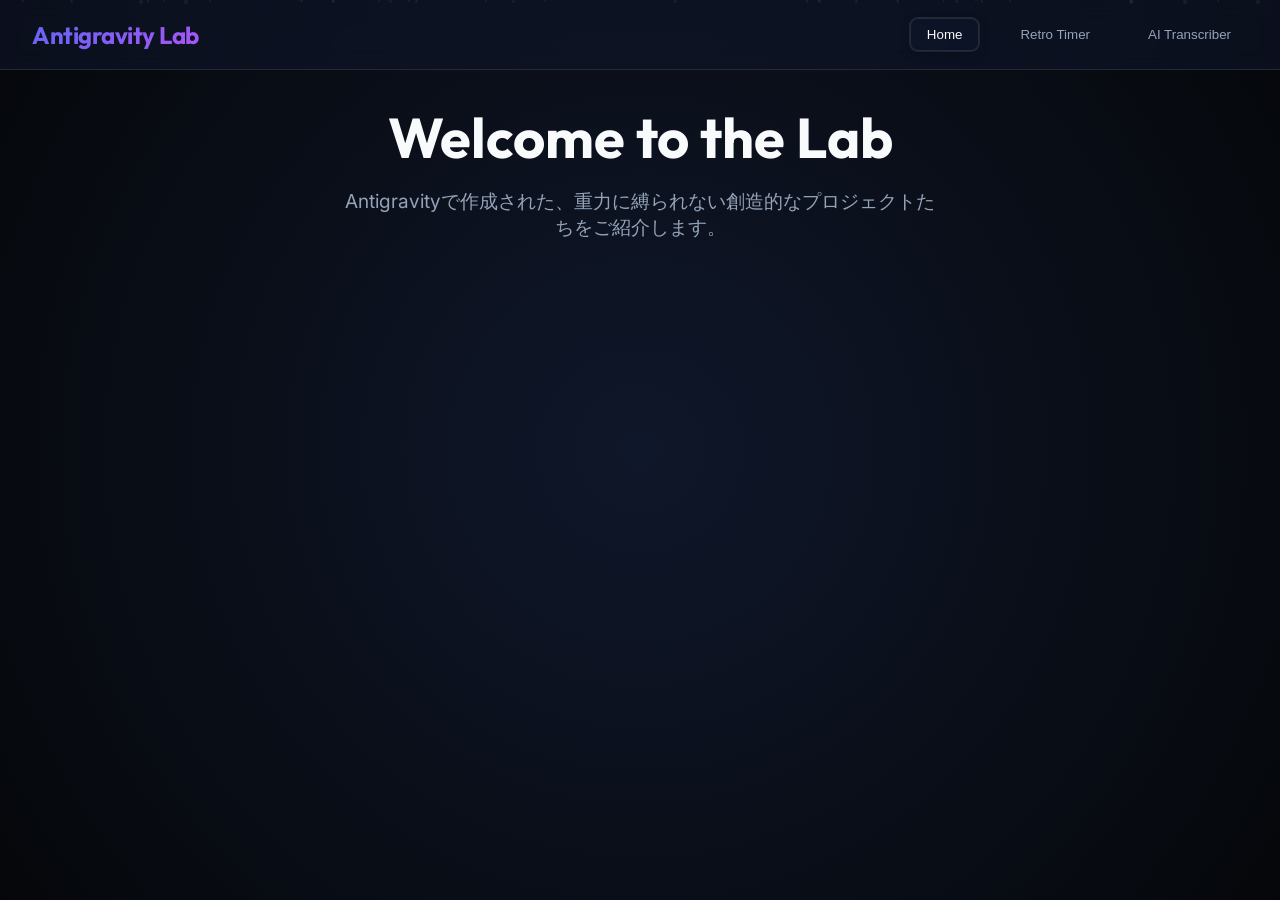
==== index.html @ 84a9f022 "初回保存" ====
<!DOCTYPE html>
<html lang="ja">
<head>
    <meta charset="UTF-8">
    <meta name="viewport" content="width=device-width, initial-scale=1.0">
    <title>Antigravity Lab - Projects Hub</title>
    <meta name="description" content="Antigravityプロジェクトのポータルサイト。タイマーや文字起こしツールなどを集約。">
    
    <!-- Google Fonts -->
    <link rel="preconnect" href="https://fonts.googleapis.com">
    <link rel="preconnect" href="https://fonts.gstatic.com" crossorigin>
    <link href="https://fonts.googleapis.com/css2?family=Inter:wght@400;500;600&family=Outfit:wght@700;800&display=swap" rel="stylesheet">
    
    <link rel="stylesheet" href="css/style.css">
</head>
<body>
    <div class="bg-container" id="bg-container">
        <!-- Particles will be injected by JS -->
    </div>

    <nav class="navbar">
        <div class="logo">Antigravity Lab</div>
        <div class="nav-links">
            <button class="nav-item" id="btn-home">Home</button>
            <button class="nav-item" data-app="timer" id="btn-timer">Retro Timer</button>
            <button class="nav-item" data-app="transcriber" id="btn-transcriber">AI Transcriber</button>
        </div>
    </nav>

    <main class="main-viewport">
        <!-- Welcome Screen -->
        <div class="welcome-screen" id="welcome-screen">
            <h1>Welcome to the Lab</h1>
            <p>Antigravityで作成された、重力に縛られない創造的なプロジェクトたちをご紹介します。</p>
        </div>

        <!-- App Container -->
        <div class="app-container" id="app-container">
            <iframe id="app-iframe" src="" title="App View"></iframe>
        </div>
    </main>

    <script src="js/main.js"></script>
</body>
</html>
---- css/style.css ----
/* Antigravity Lab - Core Design System */

:root {
    /* Colors */
    --bg-dark: #05070a;
    --bg-accent: #0f172a;
    --primary: #6366f1; /* Indigo */
    --secondary: #a855f7; /* Purple */
    --text-primary: #f8fafc;
    --text-secondary: #94a3b8;
    --glass-bg: rgba(15, 23, 42, 0.6);
    --glass-border: rgba(255, 255, 255, 0.1);
    --accent-glow: rgba(99, 102, 241, 0.3);

    /* Fonts */
    --font-main: 'Inter', system-ui, -apple-system, sans-serif;
    --font-heading: 'Outfit', var(--font-main);
}

* {
    margin: 0;
    padding: 0;
    box-sizing: border-box;
}

body {
    background-color: var(--bg-dark);
    color: var(--text-primary);
    font-family: var(--font-main);
    overflow: hidden; /* Prevent scrolling outside the portal */
    min-height: 100vh;
    display: flex;
    flex-direction: column;
}

/* --- Dynamic Background --- */
.bg-container {
    position: fixed;
    top: 0;
    left: 0;
    width: 100%;
    height: 100%;
    z-index: -1;
    background: radial-gradient(circle at center, var(--bg-accent) 0%, var(--bg-dark) 100%);
}

.particles {
    position: absolute;
    width: 100%;
    height: 100%;
}

.particle {
    position: absolute;
    background: white;
    border-radius: 50%;
    opacity: 0.3;
    pointer-events: none;
    animation: float-up var(--duration) linear infinite;
}

@keyframes float-up {
    0% {
        transform: translateY(100vh) scale(0);
        opacity: 0;
    }
    10% {
        opacity: 0.3;
    }
    90% {
        opacity: 0.3;
    }
    100% {
        transform: translateY(-10vh) scale(1);
        opacity: 0;
    }
}

/* --- Layout --- */
.navbar {
    height: 70px;
    background: var(--glass-bg);
    backdrop-filter: blur(12px);
    border-bottom: 1px solid var(--glass-border);
    display: flex;
    align-items: center;
    justify-content: space-between;
    padding: 0 2rem;
    z-index: 100;
}

.logo {
    font-family: var(--font-heading);
    font-size: 1.5rem;
    font-weight: 700;
    background: linear-gradient(135deg, var(--primary), var(--secondary));
    -webkit-background-clip: text;
    -webkit-text-fill-color: transparent;
    letter-spacing: -0.02em;
}

.nav-links {
    display: flex;
    gap: 1.5rem;
}

.nav-item {
    background: transparent;
    border: 1px solid transparent;
    color: var(--text-secondary);
    padding: 0.5rem 1rem;
    border-radius: 8px;
    cursor: pointer;
    font-weight: 500;
    transition: all 0.3s cubic-bezier(0.4, 0, 0.2, 1);
}

.nav-item:hover {
    color: var(--text-primary);
    background: rgba(255, 255, 255, 0.05);
    transform: translateY(-2px);
}

.nav-item.active {
    color: var(--text-primary);
    background: var(--glass-bg);
    border-color: var(--glass-border);
    box-shadow: 0 4px 12px rgba(0, 0, 0, 0.2), 0 0 0 1px var(--glass-border);
}

/* --- Main Content --- */
.main-viewport {
    flex: 1;
    position: relative;
    padding: 2rem;
    display: flex;
    flex-direction: column;
    align-items: center;
    overflow: hidden;
}

.app-container {
    width: 100%;
    max-width: 1200px;
    flex: 1; /* Stretch to fill available height */
    background: var(--glass-bg);
    backdrop-filter: blur(8px);
    border: 1px solid var(--glass-border);
    border-radius: 24px;
    overflow: hidden;
    box-shadow: 0 25px 50px -12px rgba(0, 0, 0, 0.5);
    display: flex; /* Make iframe inside fill it */
    flex-direction: column;
    opacity: 0;
    transform: translateY(20px);
    transition: all 0.6s cubic-bezier(0.34, 1.56, 0.64, 1);
}

.app-container.visible {
    opacity: 1;
    transform: translateY(0);
}

iframe {
    flex: 1; /* Fill the container */
    width: 100%;
    height: 100%;
    border: none;
}

/* --- Welcome Screen --- */
.welcome-screen {
    position: absolute;
    text-align: center;
    z-index: 10;
}

.welcome-screen h1 {
    font-family: var(--font-heading);
    font-size: 3.5rem;
    margin-bottom: 1rem;
    opacity: 0;
    transform: scale(0.9);
    animation: fade-in-scale 0.8s forwards 0.2s;
}

.welcome-screen p {
    color: var(--text-secondary);
    font-size: 1.2rem;
    max-width: 600px;
    margin: 0 auto;
    opacity: 0;
    animation: fade-in 0.8s forwards 0.5s;
}

@keyframes fade-in-scale {
    to {
        opacity: 1;
        transform: scale(1);
    }
}

@keyframes fade-in {
    to {
        opacity: 1;
    }
}

/* --- Utilities --- */
.hidden {
    display: none;
}
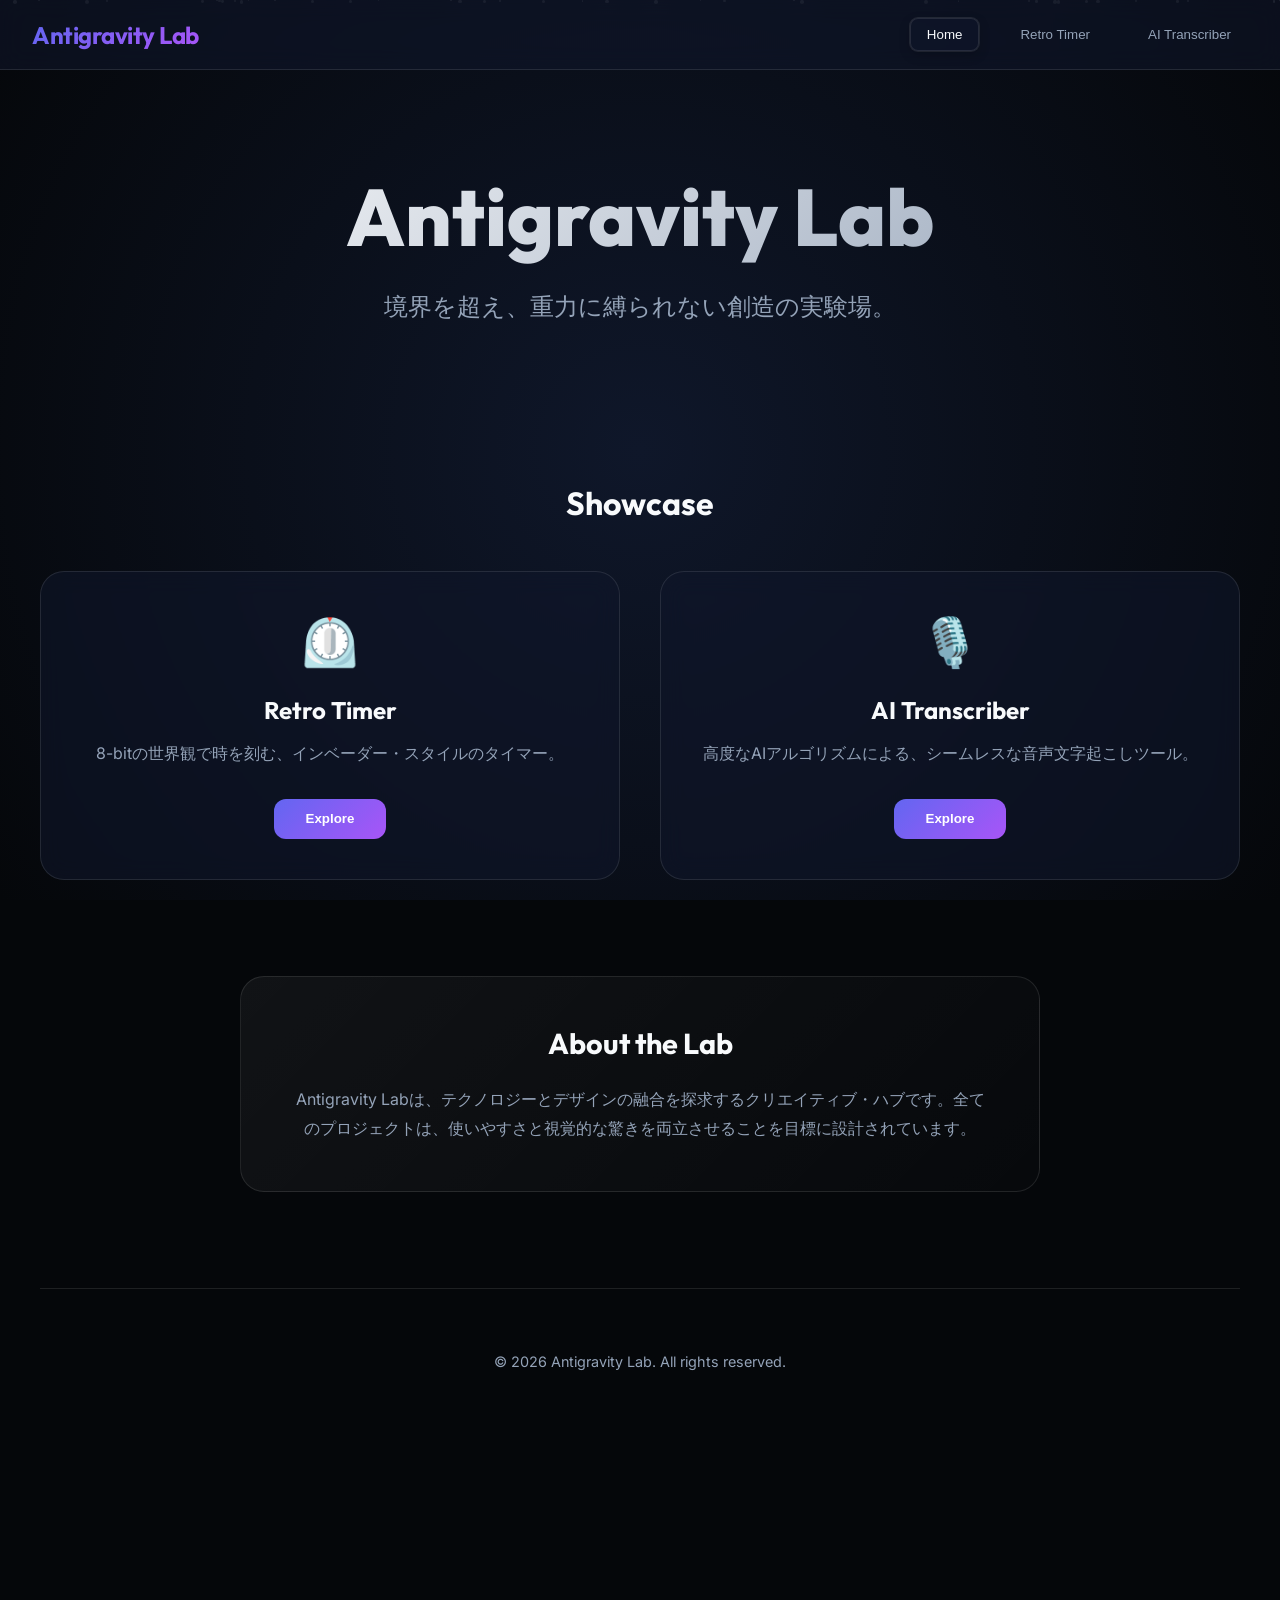
==== commit 118e7d82: "feat: redesign top page with hero, projects showcase and about sections" ====
--- a/index.html
+++ b/index.html
@@ -28,14 +28,52 @@
     </nav>
 
     <main class="main-viewport">
-        <!-- Welcome Screen -->
-        <div class="welcome-screen" id="welcome-screen">
-            <h1>Welcome to the Lab</h1>
-            <p>Antigravityで作成された、重力に縛られない創造的なプロジェクトたちをご紹介します。</p>
+        <!-- Home Content (Visible when no app is active) -->
+        <div class="home-content" id="home-content">
+            <!-- Hero Section -->
+            <section class="hero">
+                <h1 class="hero-title">Antigravity Lab</h1>
+                <p class="hero-subtitle">境界を超え、重力に縛られない創造の実験場。</p>
+            </section>
+
+            <!-- Projects Section -->
+            <section class="projects-section">
+                <h2 class="section-title">Showcase</h2>
+                <div class="projects-grid">
+                    <div class="project-card" data-app="timer">
+                        <div class="card-icon">⏲️</div>
+                        <h3>Retro Timer</h3>
+                        <p>8-bitの世界観で時を刻む、インベーダー・スタイルのタイマー。</p>
+                        <button class="btn-launch">Explore</button>
+                    </div>
+                    <div class="project-card" data-app="transcriber">
+                        <div class="card-icon">🎙️</div>
+                        <h3>AI Transcriber</h3>
+                        <p>高度なAIアルゴリズムによる、シームレスな音声文字起こしツール。</p>
+                        <button class="btn-launch">Explore</button>
+                    </div>
+                </div>
+            </section>
+
+            <!-- About Section -->
+            <section class="about-section">
+                <div class="glass-panel">
+                    <h3>About the Lab</h3>
+                    <p>Antigravity Labは、テクノロジーとデザインの融合を探求するクリエイティブ・ハブです。全てのプロジェクトは、使いやすさと視覚的な驚きを両立させることを目標に設計されています。</p>
+                </div>
+            </section>
+
+            <footer class="footer">
+                <p>&copy; 2026 Antigravity Lab. All rights reserved.</p>
+            </footer>
         </div>
 
-        <!-- App Container -->
+        <!-- App Container (Visible when an app is active) -->
         <div class="app-container" id="app-container">
+            <div class="app-header">
+                <button class="btn-back" id="btn-back-home">&larr; Back to Lab</button>
+                <span id="active-app-title">App View</span>
+            </div>
             <iframe id="app-iframe" src="" title="App View"></iframe>
         </div>
     </main>
--- a/css/style.css
+++ b/css/style.css
@@ -168,45 +168,245 @@
     border: none;
 }
 
-/* --- Welcome Screen --- */
-.welcome-screen {
+/* --- Home Content --- */
+.home-content {
+    width: 100%;
+    max-width: 1200px;
+    display: flex;
+    flex-direction: column;
+    gap: 6rem;
+    transition: opacity 0.4s ease, transform 0.4s ease;
+}
+
+.home-content.hidden {
+    opacity: 0;
+    transform: translateY(-20px);
+    pointer-events: none;
     position: absolute;
+}
+
+/* --- Hero Section --- */
+.hero {
     text-align: center;
-    z-index: 10;
-}
-
-.welcome-screen h1 {
+    padding: 4rem 0;
+}
+
+.hero-title {
     font-family: var(--font-heading);
-    font-size: 3.5rem;
-    margin-bottom: 1rem;
-    opacity: 0;
-    transform: scale(0.9);
-    animation: fade-in-scale 0.8s forwards 0.2s;
-}
-
-.welcome-screen p {
-    color: var(--text-secondary);
-    font-size: 1.2rem;
-    max-width: 600px;
+    font-size: 5rem;
+    font-weight: 800;
+    margin-bottom: 1.5rem;
+    background: linear-gradient(135deg, #fff 0%, #94a3b8 100%);
+    -webkit-background-clip: text;
+    -webkit-text-fill-color: transparent;
+    animation: fade-in-up 1s ease-out;
+}
+
+.hero-subtitle {
+    font-size: 1.5rem;
+    color: var(--text-secondary);
+    max-width: 700px;
     margin: 0 auto;
-    opacity: 0;
-    animation: fade-in 0.8s forwards 0.5s;
-}
-
-@keyframes fade-in-scale {
+    animation: fade-in-up 1s ease-out 0.2s backwards;
+}
+
+@keyframes fade-in-up {
+    from {
+        opacity: 0;
+        transform: translateY(30px);
+    }
     to {
         opacity: 1;
-        transform: scale(1);
-    }
-}
-
-@keyframes fade-in {
-    to {
-        opacity: 1;
-    }
+        transform: translateY(0);
+    }
+}
+
+/* --- Projects Showcase --- */
+.section-title {
+    font-family: var(--font-heading);
+    font-size: 2rem;
+    text-align: center;
+    margin-bottom: 3rem;
+    color: var(--text-primary);
+}
+
+.projects-grid {
+    display: grid;
+    grid-template-columns: repeat(auto-fit, minmax(320px, 1fr));
+    gap: 2.5rem;
+}
+
+.project-card {
+    background: var(--glass-bg);
+    backdrop-filter: blur(12px);
+    border: 1px solid var(--glass-border);
+    border-radius: 24px;
+    padding: 2.5rem;
+    cursor: pointer;
+    transition: all 0.4s cubic-bezier(0.175, 0.885, 0.32, 1.275);
+    display: flex;
+    flex-direction: column;
+    align-items: center;
+    text-align: center;
+}
+
+.project-card:hover {
+    transform: translateY(-12px) scale(1.02);
+    border-color: var(--primary);
+    box-shadow: 0 20px 40px rgba(0, 0, 0, 0.4), 0 0 20px var(--accent-glow);
+}
+
+.card-icon {
+    font-size: 3rem;
+    margin-bottom: 1.5rem;
+}
+
+.project-card h3 {
+    font-family: var(--font-heading);
+    font-size: 1.5rem;
+    margin-bottom: 1rem;
+}
+
+.project-card p {
+    color: var(--text-secondary);
+    margin-bottom: 2rem;
+    line-height: 1.6;
+}
+
+.btn-launch {
+    margin-top: auto;
+    background: linear-gradient(135deg, var(--primary), var(--secondary));
+    border: none;
+    color: white;
+    padding: 0.8rem 2rem;
+    border-radius: 12px;
+    font-weight: 600;
+    cursor: pointer;
+    transition: transform 0.3s ease;
+}
+
+.project-card:hover .btn-launch {
+    transform: scale(1.05);
+}
+
+/* --- About Section --- */
+.glass-panel {
+    background: linear-gradient(135deg, rgba(255,255,255,0.05), rgba(255,255,255,0.01));
+    border: 1px solid var(--glass-border);
+    border-radius: 24px;
+    padding: 3rem;
+    max-width: 800px;
+    margin: 0 auto;
+    text-align: center;
+}
+
+.glass-panel h3 {
+    font-family: var(--font-heading);
+    font-size: 1.8rem;
+    margin-bottom: 1.5rem;
+}
+
+.glass-panel p {
+    color: var(--text-secondary);
+    line-height: 1.8;
+}
+
+/* --- Footer --- */
+.footer {
+    padding: 4rem 0;
+    text-align: center;
+    border-top: 1px solid var(--glass-border);
+    color: var(--text-secondary);
+    font-size: 0.9rem;
+}
+
+/* --- App Container Header --- */
+.app-header {
+    background: rgba(0, 0, 0, 0.2);
+    padding: 1rem 1.5rem;
+    border-bottom: 1px solid var(--glass-border);
+    display: flex;
+    align-items: center;
+    justify-content: space-between;
+}
+
+.btn-back {
+    background: transparent;
+    border: 1px solid var(--glass-border);
+    color: var(--text-secondary);
+    padding: 0.5rem 1rem;
+    border-radius: 8px;
+    cursor: pointer;
+    font-size: 0.9rem;
+    transition: all 0.3s ease;
+}
+
+.btn-back:hover {
+    color: var(--text-primary);
+    border-color: var(--text-secondary);
+}
+
+#active-app-title {
+    font-weight: 600;
+    color: var(--text-secondary);
+    font-size: 0.9rem;
+    text-transform: uppercase;
+    letter-spacing: 0.1em;
 }
 
 /* --- Utilities --- */
 .hidden {
-    display: none;
-}
+    display: none !important;
+}
+
+/* --- Responsive Adjustments --- */
+@media (max-width: 768px) {
+    body {
+        overflow-y: auto; /* Allow scrolling on mobile if content overflows */
+    }
+
+    .home-content {
+        gap: 4rem;
+    }
+
+    .hero-title {
+        font-size: 3rem;
+    }
+
+    .hero-subtitle {
+        font-size: 1.1rem;
+    }
+
+    .navbar {
+        height: auto;
+        flex-direction: column;
+        padding: 1rem;
+        gap: 1rem;
+    }
+
+    .logo {
+        font-size: 1.25rem;
+    }
+
+    .nav-links {
+        gap: 0.5rem;
+        width: 100%;
+        justify-content: center;
+        flex-wrap: wrap;
+    }
+
+    .nav-item {
+        padding: 0.4rem 0.8rem;
+        font-size: 0.9rem;
+        white-space: nowrap;
+    }
+
+    .main-viewport {
+        padding: 1rem;
+    }
+
+    .app-container {
+        border-radius: 16px;
+        min-height: 600px; /* Increased for mobile */
+    }
+}
